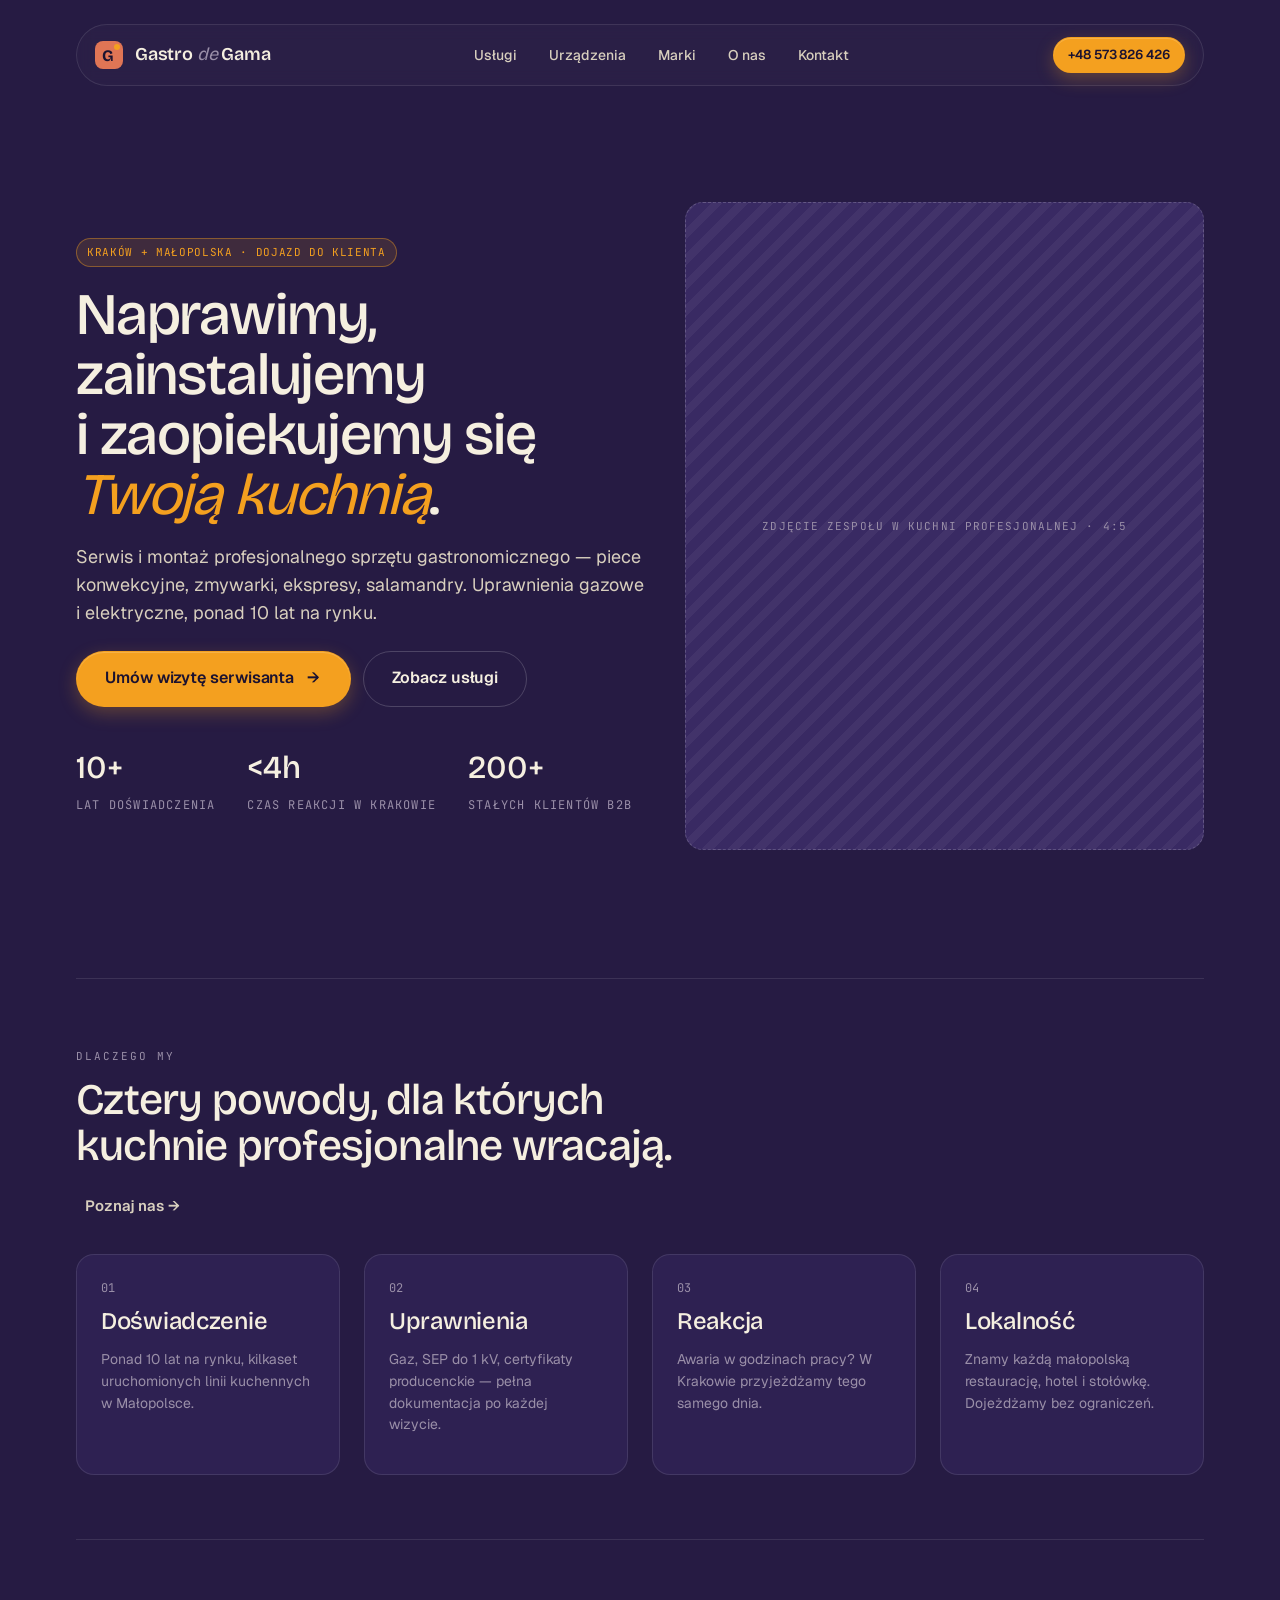
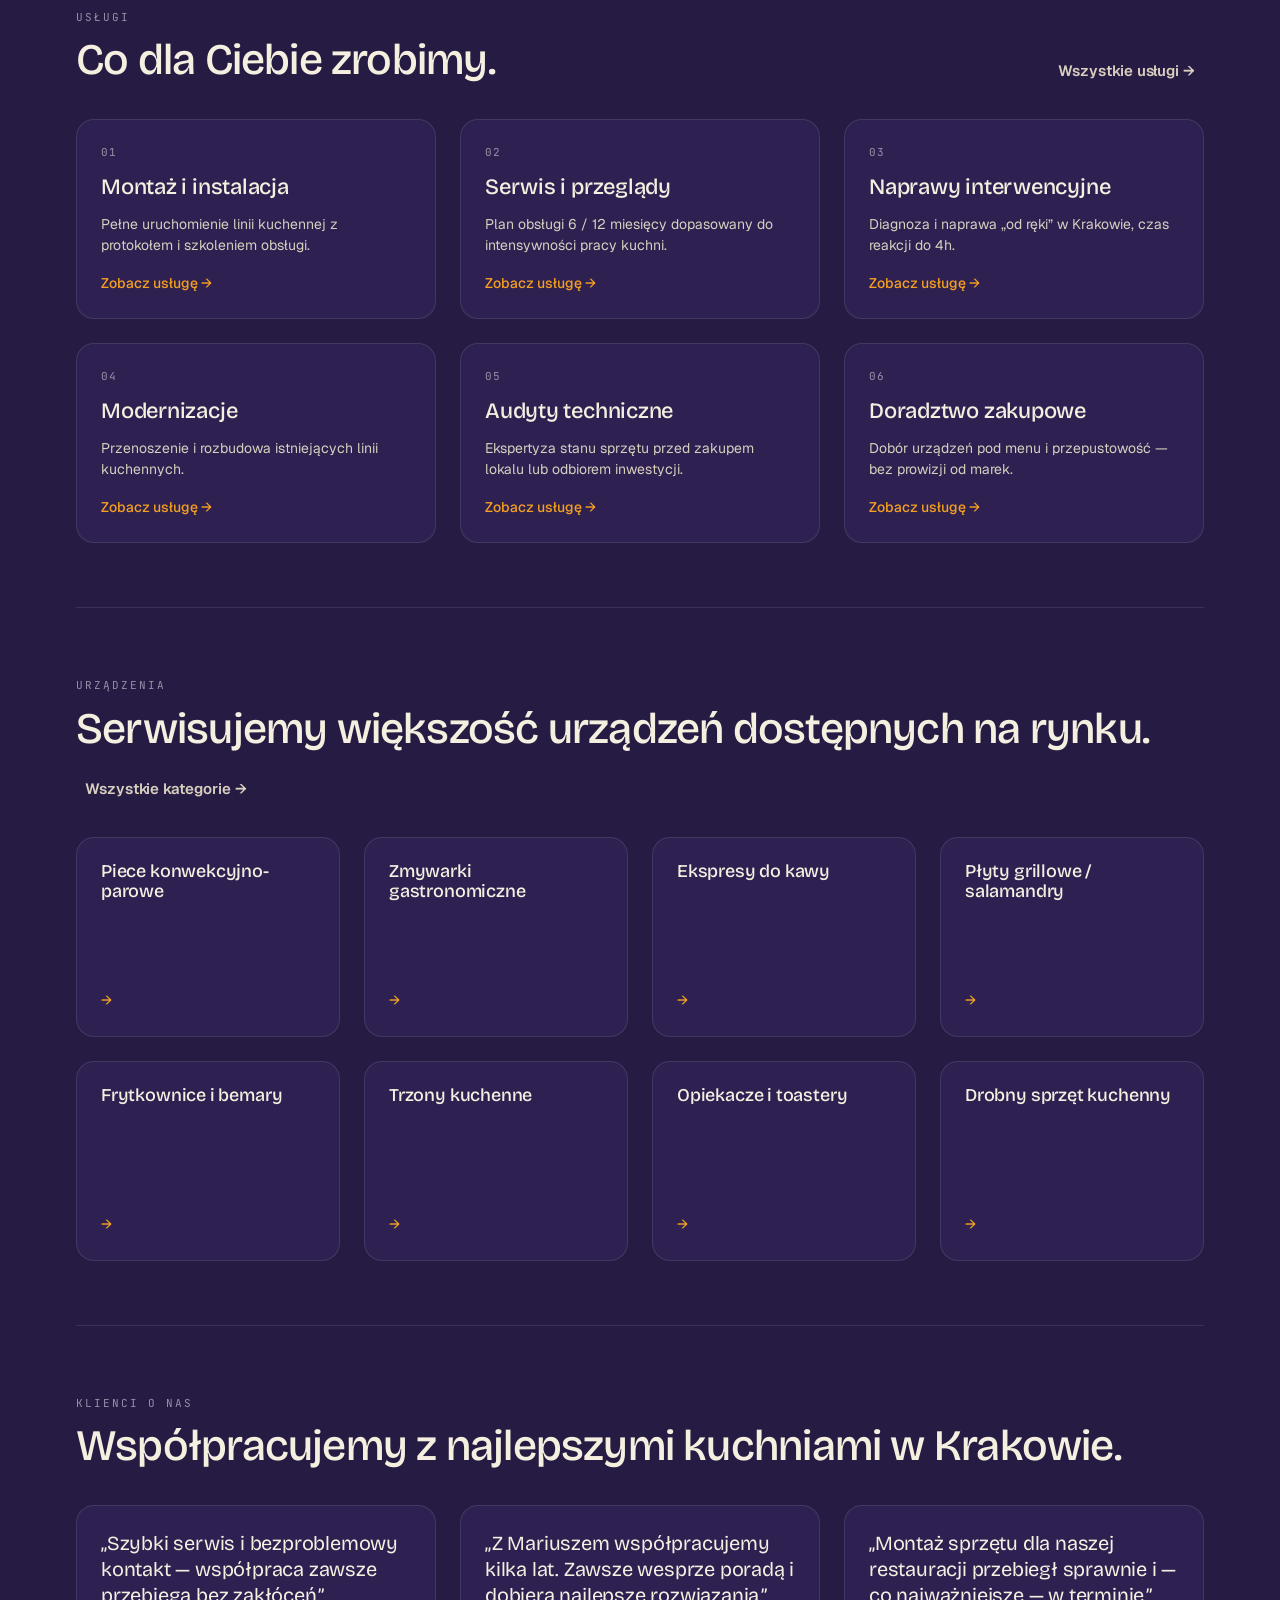
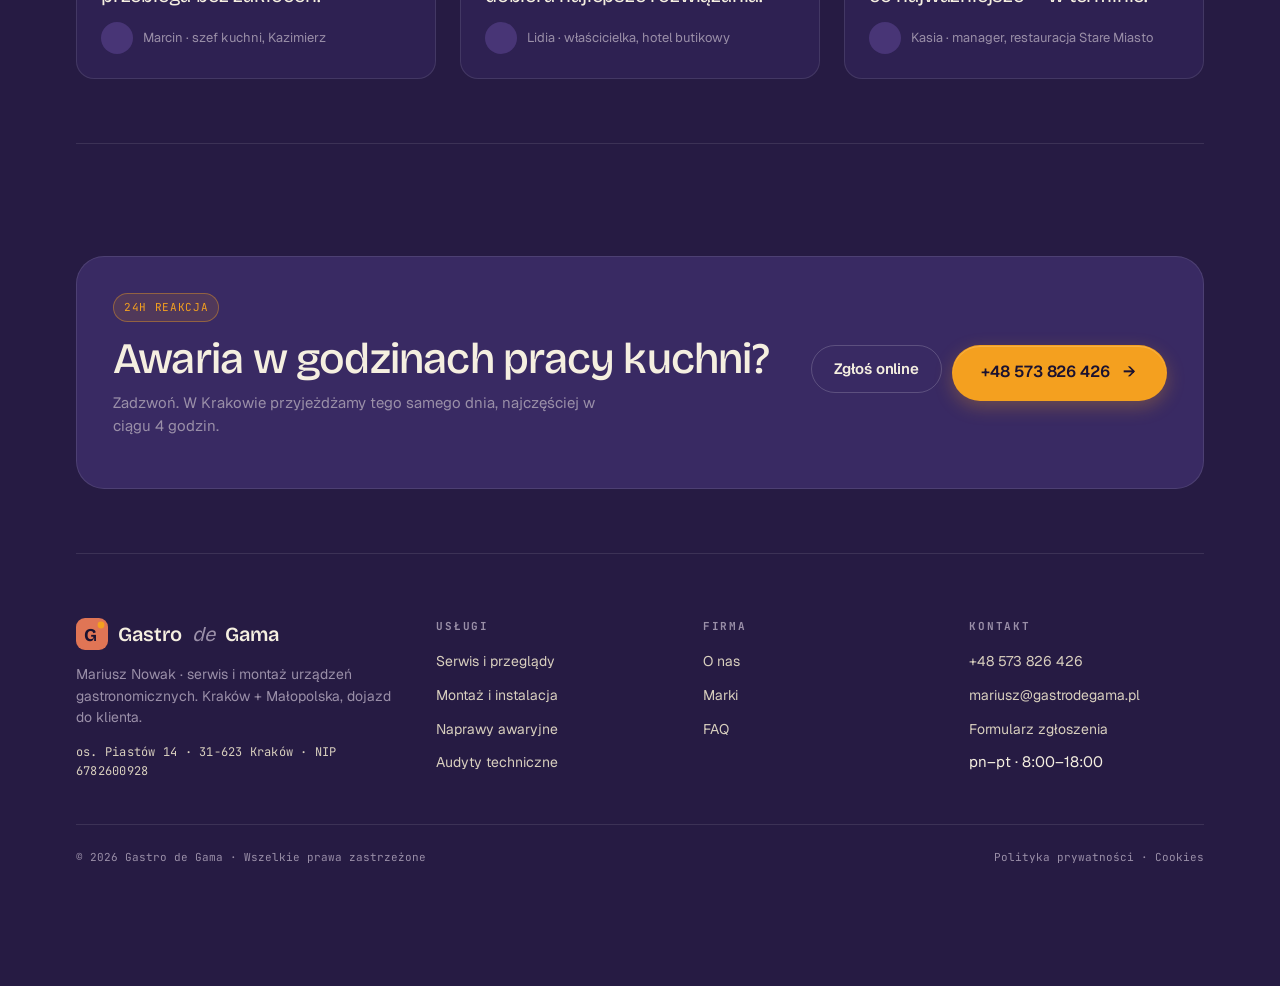
==== index.html @ d677ada2 "Add files via upload" ====
<!doctype html>
<html lang="pl">
<head>
<meta charset="utf-8" />
<meta name="viewport" content="width=device-width, initial-scale=1" />
<title>Gastro de Gama — Serwis urządzeń gastronomicznych w Krakowie</title>
<link rel="stylesheet" href="styles.css">
</head>
<body>


<main class="page">

<nav class="nav">
  <a class="brand" href="index.html"><span class="logo" aria-hidden="true"><svg viewBox="0 0 28 28" width="28" height="28"><rect width="28" height="28" rx="8" fill="#E07555"/><circle cx="22" cy="6" r="3" fill="#F4A01F"/><text x="13" y="20" text-anchor="middle" font-family="Bricolage Grotesque,system-ui" font-weight="700" font-size="16" fill="#1B1230">G</text></svg></span><span class="wordmark">Gastro <em>de</em> Gama</span></a>
  <button class="nav-toggle" aria-label="Menu" onclick="document.body.classList.toggle('nav-open')"><span></span><span></span><span></span></button>
  <ul>
    <li><a href="uslugi.html">Usługi</a></li>
    <li><a href="urzadzenia.html">Urządzenia</a></li>
    <li><a href="marki.html">Marki</a></li>
    <li><a href="o-nas.html">O nas</a></li>
    <li><a href="kontakt.html">Kontakt</a></li>
  </ul>
  <a class="btn btn-primary btn-sm" href="tel:+48573826426">+48 573 826 426</a>
</nav>

<!-- HERO -->
<section class="section first">
  <div class="hero">
    <div>
      <span class="badge cta">Kraków + Małopolska · dojazd do klienta</span>
      <h1>Naprawimy, zainstalujemy<br/>i&nbsp;zaopiekujemy się <span class="kw">Twoją kuchnią</span>.</h1>
      <p class="lead" style="margin-top:18px">Serwis i montaż profesjonalnego sprzętu gastronomicznego — piece konwekcyjne, zmywarki, ekspresy, salamandry. Uprawnienia gazowe i elektryczne, ponad 10 lat na rynku.</p>
      <div class="actions">
        <a class="btn btn-primary btn-lg" href="kontakt.html">Umów wizytę serwisanta <span class="arrow">→</span></a>
        <a class="btn btn-secondary btn-lg" href="uslugi.html">Zobacz usługi</a>
      </div>
      <div class="stats">
        <div class="s"><div class="n">10+</div><div class="l">lat doświadczenia</div></div>
        <div class="s"><div class="n">&lt;4h</div><div class="l">czas reakcji w Krakowie</div></div>
        <div class="s"><div class="n">200+</div><div class="l">stałych klientów B2B</div></div>
      </div>
    </div>
    <div class="ph" style="aspect-ratio:4/5">Zdjęcie zespołu w&nbsp;kuchni profesjonalnej · 4:5</div>
  </div>
</section>

<!-- USP -->
<section class="section">
  <div class="row" style="margin-bottom:36px;align-items:flex-end">
    <div>
      <span class="eyebrow">Dlaczego my</span>
      <h2 class="h2" style="margin-top:10px">Cztery powody, dla których kuchnie profesjonalne wracają.</h2>
    </div>
    <a class="btn btn-ghost" href="o-nas.html">Poznaj nas →</a>
  </div>
  <div class="grid grid-4">
    <div class="card"><div class="mono">01</div><h3 class="h3" style="margin:10px 0 8px">Doświadczenie</h3><p class="muted" style="font-size:14px">Ponad 10 lat na rynku, kilkaset uruchomionych linii kuchennych w Małopolsce.</p></div>
    <div class="card"><div class="mono">02</div><h3 class="h3" style="margin:10px 0 8px">Uprawnienia</h3><p class="muted" style="font-size:14px">Gaz, SEP do 1 kV, certyfikaty producenckie — pełna dokumentacja po każdej wizycie.</p></div>
    <div class="card"><div class="mono">03</div><h3 class="h3" style="margin:10px 0 8px">Reakcja</h3><p class="muted" style="font-size:14px">Awaria w godzinach pracy? W Krakowie przyjeżdżamy tego samego dnia.</p></div>
    <div class="card"><div class="mono">04</div><h3 class="h3" style="margin:10px 0 8px">Lokalność</h3><p class="muted" style="font-size:14px">Znamy każdą małopolską restaurację, hotel i stołówkę. Dojeżdżamy bez ograniczeń.</p></div>
  </div>
</section>

<!-- USŁUGI -->
<section class="section">
  <div class="row" style="margin-bottom:36px;align-items:flex-end">
    <div>
      <span class="eyebrow">Usługi</span>
      <h2 class="h2" style="margin-top:10px">Co dla Ciebie zrobimy.</h2>
    </div>
    <a class="btn btn-ghost" href="uslugi.html">Wszystkie usługi →</a>
  </div>
  <div class="grid grid-3">
    <a class="tile" href="uslugi.html"><div class="num">01</div><div class="ttl">Montaż i instalacja</div><div class="desc">Pełne uruchomienie linii kuchennej z protokołem i szkoleniem obsługi.</div><span class="cta-link">Zobacz usługę →</span></a>
    <a class="tile" href="uslugi-serwis.html"><div class="num">02</div><div class="ttl">Serwis i przeglądy</div><div class="desc">Plan obsługi 6 / 12 miesięcy dopasowany do intensywności pracy kuchni.</div><span class="cta-link">Zobacz usługę →</span></a>
    <a class="tile" href="uslugi.html"><div class="num">03</div><div class="ttl">Naprawy interwencyjne</div><div class="desc">Diagnoza i naprawa „od ręki” w Krakowie, czas reakcji do 4h.</div><span class="cta-link">Zobacz usługę →</span></a>
    <a class="tile" href="uslugi.html"><div class="num">04</div><div class="ttl">Modernizacje</div><div class="desc">Przenoszenie i rozbudowa istniejących linii kuchennych.</div><span class="cta-link">Zobacz usługę →</span></a>
    <a class="tile" href="uslugi.html"><div class="num">05</div><div class="ttl">Audyty techniczne</div><div class="desc">Ekspertyza stanu sprzętu przed zakupem lokalu lub odbiorem inwestycji.</div><span class="cta-link">Zobacz usługę →</span></a>
    <a class="tile" href="uslugi.html"><div class="num">06</div><div class="ttl">Doradztwo zakupowe</div><div class="desc">Dobór urządzeń pod menu i przepustowość — bez prowizji od marek.</div><span class="cta-link">Zobacz usługę →</span></a>
  </div>
</section>

<!-- URZĄDZENIA -->
<section class="section">
  <div class="row" style="margin-bottom:36px;align-items:flex-end">
    <div>
      <span class="eyebrow">Urządzenia</span>
      <h2 class="h2" style="margin-top:10px">Serwisujemy większość urządzeń dostępnych na rynku.</h2>
    </div>
    <a class="btn btn-ghost" href="urzadzenia.html">Wszystkie kategorie →</a>
  </div>
  <div class="grid grid-4">
    <a class="tile" href="urzadzenia.html"><div class="ttl" style="font-size:18px">Piece konwekcyjno-parowe</div><span class="cta-link">→</span></a>
    <a class="tile" href="urzadzenia.html"><div class="ttl" style="font-size:18px">Zmywarki gastronomiczne</div><span class="cta-link">→</span></a>
    <a class="tile" href="urzadzenia.html"><div class="ttl" style="font-size:18px">Ekspresy do kawy</div><span class="cta-link">→</span></a>
    <a class="tile" href="urzadzenia.html"><div class="ttl" style="font-size:18px">Płyty grillowe / salamandry</div><span class="cta-link">→</span></a>
    <a class="tile" href="urzadzenia.html"><div class="ttl" style="font-size:18px">Frytkownice i bemary</div><span class="cta-link">→</span></a>
    <a class="tile" href="urzadzenia.html"><div class="ttl" style="font-size:18px">Trzony kuchenne</div><span class="cta-link">→</span></a>
    <a class="tile" href="urzadzenia.html"><div class="ttl" style="font-size:18px">Opiekacze i toastery</div><span class="cta-link">→</span></a>
    <a class="tile" href="urzadzenia.html"><div class="ttl" style="font-size:18px">Drobny sprzęt kuchenny</div><span class="cta-link">→</span></a>
  </div>
</section>

<!-- TESTIMONIALS -->
<section class="section">
  <div class="row" style="margin-bottom:36px;align-items:flex-end">
    <div>
      <span class="eyebrow">Klienci o nas</span>
      <h2 class="h2" style="margin-top:10px">Współpracujemy z najlepszymi kuchniami w&nbsp;Krakowie.</h2>
    </div>
  </div>
  <div class="grid grid-3">
    <div class="testimonial">
      <blockquote>„Szybki serwis i bezproblemowy kontakt — współpraca zawsze przebiega bez zakłóceń.”</blockquote>
      <div class="who"><span class="av"></span><span>Marcin · szef kuchni, Kazimierz</span></div>
    </div>
    <div class="testimonial">
      <blockquote>„Z Mariuszem współpracujemy kilka lat. Zawsze wesprze poradą i dobiera najlepsze rozwiązania.”</blockquote>
      <div class="who"><span class="av"></span><span>Lidia · właścicielka, hotel butikowy</span></div>
    </div>
    <div class="testimonial">
      <blockquote>„Montaż sprzętu dla naszej restauracji przebiegł sprawnie i — co najważniejsze — w terminie.”</blockquote>
      <div class="who"><span class="av"></span><span>Kasia · manager, restauracja Stare Miasto</span></div>
    </div>
  </div>
</section>

<!-- CTA STRIPE -->
<section class="section">
  <div class="stripe">
    <div>
      <span class="badge cta">24h reakcja</span>
      <h2 class="h2" style="margin-top:14px">Awaria w godzinach pracy kuchni?</h2>
      <p class="muted" style="font-size:15px;margin-top:8px;max-width:50ch">Zadzwoń. W&nbsp;Krakowie przyjeżdżamy tego samego dnia, najczęściej w ciągu 4 godzin.</p>
    </div>
    <div style="display:flex;gap:10px;flex-wrap:wrap">
      <a class="btn btn-secondary" href="kontakt.html">Zgłoś online</a>
      <a class="btn btn-primary btn-lg" href="tel:+48573826426">+48 573 826 426 <span class="arrow">→</span></a>
    </div>
  </div>
</section>

<footer class="site">
  <div class="top">
    <div>
      <div class="brand" style="display:flex;align-items:center;gap:10px;font-family:var(--font-display);font-size:20px;font-weight:600">
        <span class="logo" aria-hidden="true" style="width:32px;height:32px"><svg viewBox="0 0 32 32" width="32" height="32"><rect width="32" height="32" rx="9" fill="#E07555"/><circle cx="25" cy="7" r="3.4" fill="#F4A01F"/><text x="14.5" y="23" text-anchor="middle" font-family="Bricolage Grotesque,system-ui" font-weight="700" font-size="18" fill="#1B1230">G</text></svg></span>Gastro <em>de</em> Gama
      </div>
      <p class="muted" style="font-size:14px;margin-top:14px;max-width:36ch">Mariusz Nowak · serwis i montaż urządzeń gastronomicznych. Kraków + Małopolska, dojazd do klienta.</p>
      <p class="mono" style="margin-top:14px;color:var(--fg-2)">os. Piastów 14 · 31-623 Kraków · NIP 6782600928</p>
    </div>
    <div><h4>Usługi</h4><ul><li><a href="uslugi-serwis.html">Serwis i przeglądy</a></li><li><a href="uslugi.html">Montaż i instalacja</a></li><li><a href="uslugi.html">Naprawy awaryjne</a></li><li><a href="uslugi.html">Audyty techniczne</a></li></ul></div>
    <div><h4>Firma</h4><ul><li><a href="o-nas.html">O nas</a></li><li><a href="marki.html">Marki</a></li><li><a href="faq.html">FAQ</a></li></ul></div>
    <div><h4>Kontakt</h4><ul><li><a href="tel:+48573826426">+48 573 826 426</a></li><li><a href="mailto:mariusz@gastrodegama.pl">mariusz@gastrodegama.pl</a></li><li><a href="kontakt.html">Formularz zgłoszenia</a></li><li>pn–pt · 8:00–18:00</li></ul></div>
  </div>
  <div class="bottom">
    <span>© 2026 Gastro de Gama · Wszelkie prawa zastrzeżone</span>
    <span><a href="#">Polityka prywatności</a> · <a href="#">Cookies</a></span>
  </div>
</footer>

</main>
</body>
</html>
---- styles.css ----
/* Gastro de Gama — shared stylesheet (CTA = B · Terracotta) */
@import url('https://fonts.googleapis.com/css2?family=Bricolage+Grotesque:opsz,wght@12..96,400;12..96,500;12..96,600;12..96,700&family=Geist:wght@300;400;500;600;700&family=JetBrains+Mono:wght@400;500&display=swap');

:root{
  --bg:#261B43; --bg-2:#2E2152; --bg-3:#392A63; --bg-4:#483576;
  --line:rgba(255,255,255,.10); --line-strong:rgba(255,255,255,.18);
  --fg:#F5EFE0; --fg-2:#D8CFBE; --fg-3:#9A8FA8; --fg-4:#6E6483;
  --cta:#F4A01F; --cta-hover:#FFB23E; --cta-press:#DC8B0F; --cta-ink:#1B1230;
  --ember:#F4A01F; --cream:#F4EFE2; --cream-ink:#1B1230;
  --ok:#6CC68A; --warn:#F4C24A; --err:#E66A6A;
  --r-xs:4px; --r-sm:8px; --r-md:12px; --r-lg:18px; --r-xl:28px; --r-pill:999px;
  --shadow-cta:0 6px 18px rgba(244,160,31,.28), 0 1px 0 rgba(255,255,255,.18) inset;
  --font-display:"Bricolage Grotesque",ui-sans-serif,system-ui;
  --font-body:"Geist",ui-sans-serif,system-ui;
  --font-mono:"JetBrains Mono",ui-monospace,Menlo,monospace;
}

*{box-sizing:border-box}
html,body{margin:0;padding:0;background:var(--bg);color:var(--fg);font-family:var(--font-body);font-feature-settings:"ss01";-webkit-font-smoothing:antialiased}
body{font-size:15px;line-height:1.55}
a{color:inherit;text-decoration:none}
img{max-width:100%;display:block}

/* Layout */
.page{max-width:1240px;margin:0 auto;padding:24px 56px 96px}
@media (max-width:780px){.page{padding:20px 20px 64px}}
.section{padding:64px 0;border-top:1px solid var(--line)}
.section.first{border-top:0;padding-top:32px}
.eyebrow{font-family:var(--font-mono);font-size:11px;letter-spacing:.18em;text-transform:uppercase;color:var(--fg-3)}
.h1{font-family:var(--font-display);font-weight:500;font-size:clamp(40px,5vw,72px);line-height:1.02;letter-spacing:-.02em;text-wrap:balance;margin:0}
.h2{font-family:var(--font-display);font-weight:500;font-size:clamp(28px,3.4vw,44px);line-height:1.06;letter-spacing:-.018em;text-wrap:balance;margin:0}
.h3{font-family:var(--font-display);font-weight:500;font-size:24px;line-height:1.15;letter-spacing:-.012em;margin:0}
.lead{color:var(--fg-2);font-size:18px;line-height:1.55;max-width:62ch}
.muted{color:var(--fg-3)}
.mono{font-family:var(--font-mono);font-size:12px;letter-spacing:.02em;color:var(--fg-3)}
.kw{color:var(--cta);font-style:italic;font-weight:400}

.row{display:flex;gap:24px;align-items:center;justify-content:space-between;flex-wrap:wrap}
.grid{display:grid;gap:24px}
.grid-2{grid-template-columns:repeat(2,minmax(0,1fr))}
.grid-3{grid-template-columns:repeat(3,minmax(0,1fr))}
.grid-4{grid-template-columns:repeat(4,minmax(0,1fr))}
@media (max-width:900px){.grid-3,.grid-4{grid-template-columns:repeat(2,minmax(0,1fr))}}
@media (max-width:600px){.grid-2,.grid-3,.grid-4{grid-template-columns:1fr}}

/* Card */
.card{background:var(--bg-2);border:1px solid var(--line);border-radius:var(--r-lg);padding:24px}
.card.high{background:var(--bg-3)}
.card.cream{background:var(--cream);color:var(--cream-ink);border-color:transparent}

/* Pill */
.pill{display:inline-flex;align-items:center;gap:8px;padding:6px 12px;border:1px solid var(--line-strong);border-radius:var(--r-pill);font-family:var(--font-mono);font-size:11px;letter-spacing:.14em;text-transform:uppercase;color:var(--fg-2)}
.pill .dot{width:6px;height:6px;border-radius:50%;background:var(--cta)}

/* Button */
.btn{display:inline-flex;align-items:center;gap:10px;height:48px;padding:0 22px;border-radius:var(--r-pill);font-family:var(--font-body);font-weight:600;font-size:15px;letter-spacing:-.005em;border:1px solid transparent;cursor:pointer;transition:all .12s ease;white-space:nowrap}
.btn .arrow{display:inline-flex;width:18px;height:18px;align-items:center;justify-content:center}
.btn-primary{background:var(--cta);color:var(--cta-ink);box-shadow:var(--shadow-cta)}
.btn-primary:hover{background:var(--cta-hover)}
.btn-primary:active{background:var(--cta-press)}
.btn-secondary{background:transparent;color:var(--fg);border-color:var(--line-strong)}
.btn-secondary:hover{background:rgba(255,255,255,.06);border-color:rgba(255,255,255,.28)}
.btn-ghost{background:transparent;color:var(--fg-2);padding:0 8px;height:auto}
.btn-ghost:hover{color:var(--fg)}
.btn-cream{background:var(--cream);color:var(--cream-ink)}
.btn-sm{height:36px;padding:0 14px;font-size:13px}
.btn-lg{height:56px;padding:0 28px;font-size:16px}

/* Field */
.field{display:flex;flex-direction:column;gap:6px}
.field label{font-size:12px;color:var(--fg-3);font-family:var(--font-mono);letter-spacing:.06em;text-transform:uppercase}
.field input,.field textarea,.field select{background:var(--bg-3);border:1px solid var(--line-strong);color:var(--fg);border-radius:var(--r-sm);padding:14px 16px;font:inherit;outline:none;width:100%}
.field input::placeholder,.field textarea::placeholder{color:var(--fg-4)}
.field input:focus,.field textarea:focus{border-color:var(--cta)}

/* Badges */
.badge{display:inline-flex;align-items:center;gap:6px;padding:5px 10px;border-radius:var(--r-pill);font-family:var(--font-mono);font-size:11px;letter-spacing:.06em;text-transform:uppercase;border:1px solid var(--line-strong);color:var(--fg-2)}
.badge.cta{background:rgba(244,160,31,.12);color:var(--cta);border-color:rgba(244,160,31,.4)}
.badge.ok{background:rgba(108,198,138,.12);color:var(--ok);border-color:rgba(108,198,138,.35)}
.badge.ember{background:rgba(244,160,31,.12);color:var(--ember);border-color:rgba(244,160,31,.35)}

/* Tile */
.tile{background:var(--bg-2);border:1px solid var(--line);border-radius:var(--r-lg);padding:24px;display:flex;flex-direction:column;gap:14px;min-height:200px;transition:all .15s ease;cursor:pointer}
.tile:hover{border-color:rgba(244,160,31,.4);background:var(--bg-3);transform:translateY(-2px)}
.tile .num{font-family:var(--font-mono);font-size:11px;color:var(--fg-3);letter-spacing:.12em}
.tile .ttl{font-family:var(--font-display);font-weight:500;font-size:22px;line-height:1.1;letter-spacing:-.01em}
.tile .desc{color:var(--fg-2);font-size:14px;line-height:1.55}
.tile .cta-link{margin-top:auto;display:inline-flex;align-items:center;gap:8px;color:var(--cta);font-weight:500;font-size:14px}

/* Image placeholder */
.ph{border-radius:var(--r-lg);background:repeating-linear-gradient(135deg,rgba(255,255,255,.045) 0 8px,transparent 8px 18px),var(--bg-3);border:1px dashed var(--line-strong);color:var(--fg-3);font-family:var(--font-mono);font-size:11px;letter-spacing:.1em;text-transform:uppercase;display:flex;align-items:center;justify-content:center;text-align:center;padding:24px}

/* Nav */
.nav{display:flex;align-items:center;justify-content:space-between;gap:16px;padding:12px 18px;border:1px solid var(--line);border-radius:var(--r-pill);background:rgba(255,255,255,.02);backdrop-filter:blur(8px);margin-bottom:48px}
.nav .brand{display:flex;align-items:center;gap:12px;font-family:var(--font-display);font-size:18px;font-weight:600;letter-spacing:-.01em;color:var(--fg)}
.nav .brand .logo{display:inline-flex;flex-shrink:0}
.nav .brand .wordmark em{font-style:italic;color:var(--fg-3);font-weight:400}
.nav ul{display:flex;list-style:none;gap:4px;margin:0;padding:0}
.nav ul a{color:var(--fg-2);font-size:14px;font-weight:500;padding:8px 14px;border-radius:var(--r-pill)}
.nav ul a:hover{background:rgba(255,255,255,.06);color:var(--fg)}
.nav ul a.active{background:rgba(244,160,31,.14);color:var(--cta)}

/* Mobile drawer */
.nav-toggle{display:none;width:40px;height:40px;border-radius:50%;background:transparent;border:1px solid var(--line-strong);color:var(--fg);cursor:pointer;flex-direction:column;justify-content:center;align-items:center;gap:4px;padding:0}
.nav-toggle span{width:16px;height:1.5px;background:var(--fg);display:block;transition:transform .2s ease, opacity .2s ease}
body.nav-open .nav-toggle span:nth-child(1){transform:translateY(5.5px) rotate(45deg)}
body.nav-open .nav-toggle span:nth-child(2){opacity:0}
body.nav-open .nav-toggle span:nth-child(3){transform:translateY(-5.5px) rotate(-45deg)}

@media (max-width:900px){
  .nav{padding:10px 12px 10px 16px}
  .nav .brand .wordmark{font-size:16px}
  .nav-toggle{display:flex}
  .nav>.btn{display:none}
  .nav ul{position:fixed;inset:0;background:rgba(38,27,67,.96);backdrop-filter:blur(16px);flex-direction:column;justify-content:center;align-items:center;gap:6px;z-index:80;opacity:0;pointer-events:none;transition:opacity .2s ease;padding:80px 24px}
  .nav ul a{font-family:var(--font-display);font-size:28px;padding:14px 24px;color:var(--fg);font-weight:500;letter-spacing:-.01em}
  .nav ul::after{content:"+48 573 826 426";font-family:var(--font-mono);color:var(--cta);font-size:14px;margin-top:32px;letter-spacing:.04em}
  body.nav-open .nav ul{opacity:1;pointer-events:auto}
  body.nav-open{overflow:hidden}
  body.nav-open .nav-toggle{position:fixed;top:24px;right:20px;z-index:90;background:var(--bg-2)}
}

/* Footer */
footer.site{border-top:1px solid var(--line);padding:64px 0 24px;display:grid;gap:32px}
footer.site .top{display:grid;grid-template-columns:1.4fr 1fr 1fr 1fr;gap:32px}
@media (max-width:780px){footer.site .top{grid-template-columns:repeat(2,1fr)}}
footer.site .brand{display:flex;align-items:center;gap:12px;font-family:var(--font-display);font-size:20px;font-weight:600;color:var(--fg)}
footer.site .brand em{font-style:italic;color:var(--fg-3);font-weight:400}
footer.site h4{font-family:var(--font-mono);font-size:11px;letter-spacing:.16em;text-transform:uppercase;color:var(--fg-3);margin:0 0 14px}
footer.site ul{list-style:none;margin:0;padding:0;display:flex;flex-direction:column;gap:10px}
footer.site ul a{color:var(--fg-2);font-size:14px}
footer.site ul a:hover{color:var(--fg)}
footer.site .bottom{display:flex;justify-content:space-between;align-items:center;padding-top:24px;border-top:1px solid var(--line);font-family:var(--font-mono);font-size:11px;color:var(--fg-3);flex-wrap:wrap;gap:12px}

/* Hero */
.hero{display:grid;grid-template-columns:1.05fr .95fr;gap:36px;align-items:center;padding:36px 0 64px}
@media (max-width:900px){.hero{grid-template-columns:1fr}}
.hero h1{font-family:var(--font-display);font-weight:500;font-size:clamp(36px,4.6vw,64px);line-height:1.02;letter-spacing:-.02em;margin:18px 0 0;text-wrap:balance}
.hero .actions{display:flex;gap:12px;margin-top:24px;flex-wrap:wrap}
.hero .stats{display:flex;gap:32px;margin-top:36px;flex-wrap:wrap}
.hero .stats .s .n{font-family:var(--font-display);font-size:32px;font-weight:500}
.hero .stats .s .l{font-size:12px;color:var(--fg-3);font-family:var(--font-mono);text-transform:uppercase;letter-spacing:.1em;margin-top:4px}

/* Page header (subpages) */
.page-head{display:grid;grid-template-columns:.8fr 1.2fr;gap:32px;align-items:end;padding:24px 0 56px;border-bottom:1px solid var(--line);margin-bottom:48px}
@media (max-width:900px){.page-head{grid-template-columns:1fr}}
.crumb{display:flex;gap:8px;font-family:var(--font-mono);font-size:11px;color:var(--fg-3);letter-spacing:.06em;text-transform:uppercase;margin-bottom:14px}
.crumb a{color:var(--fg-3)}
.crumb a:hover{color:var(--cta)}

/* Service list */
.svc-list{display:flex;flex-direction:column}
.svc-list .item{display:grid;grid-template-columns:60px 1.4fr 1fr auto;gap:18px;padding:24px 0;border-bottom:1px solid var(--line);align-items:center;transition:padding .15s ease}
.svc-list .item:hover{padding-left:8px}
.svc-list .item:last-child{border-bottom:0}
.svc-list .num{font-family:var(--font-mono);color:var(--fg-3);font-size:12px}
.svc-list .ttl{font-family:var(--font-display);font-size:22px;font-weight:500;letter-spacing:-.01em}
.svc-list .desc{color:var(--fg-2);font-size:14px;line-height:1.5}
.svc-list .arr{color:var(--cta);font-family:var(--font-mono);font-size:18px}
@media (max-width:780px){.svc-list .item{grid-template-columns:40px 1fr auto}.svc-list .desc{display:none}}

/* CTA stripe */
.stripe{margin-top:48px;padding:36px;background:var(--bg-3);border:1px solid var(--line);border-radius:var(--r-xl);display:flex;justify-content:space-between;align-items:center;gap:24px;flex-wrap:wrap}

/* Index quick-links bar (cross-mockup nav) */
.mockup-bar{position:sticky;top:0;z-index:50;background:rgba(38,27,67,.92);backdrop-filter:blur(12px);border-bottom:1px solid var(--line);padding:10px 24px;display:flex;align-items:center;gap:16px;flex-wrap:wrap;font-family:var(--font-mono);font-size:11px;letter-spacing:.06em;text-transform:uppercase;margin-bottom:0}
.mockup-bar .label{color:var(--fg-3)}
.mockup-bar a{color:var(--fg-2);padding:6px 10px;border-radius:var(--r-sm)}
.mockup-bar a:hover{background:rgba(255,255,255,.06);color:var(--fg)}
.mockup-bar a.current{color:var(--cta);background:rgba(244,160,31,.14)}

/* Specifics */
.brand-grid{display:grid;grid-template-columns:repeat(4,1fr);gap:16px}
@media (max-width:900px){.brand-grid{grid-template-columns:repeat(3,1fr)}}
@media (max-width:600px){.brand-grid{grid-template-columns:repeat(2,1fr)}}
.brand-cell{aspect-ratio:3/2;border:1px solid var(--line);border-radius:var(--r-md);display:grid;place-items:center;font-family:var(--font-display);font-size:20px;font-weight:500;letter-spacing:-.01em;color:var(--fg-2);background:var(--bg-2);transition:all .15s ease}
.brand-cell:hover{border-color:rgba(244,160,31,.4);color:var(--fg)}

.case{display:grid;grid-template-columns:1fr 1.2fr;gap:24px;padding:24px;background:var(--bg-2);border:1px solid var(--line);border-radius:var(--r-lg)}
@media (max-width:780px){.case{grid-template-columns:1fr}}
.case .ph{aspect-ratio:4/3}

.faq-item{padding:24px 0;border-bottom:1px solid var(--line);display:grid;grid-template-columns:1fr 1.4fr;gap:32px}
@media (max-width:780px){.faq-item{grid-template-columns:1fr}}
.faq-item h3{font-family:var(--font-display);font-size:22px;font-weight:500;line-height:1.2;letter-spacing:-.01em;margin:0}
.faq-item p{margin:0;color:var(--fg-2)}

.contact-grid{display:grid;grid-template-columns:1fr 1fr;gap:32px;align-items:start}
@media (max-width:900px){.contact-grid{grid-template-columns:1fr}}

.testimonial{padding:24px;background:var(--bg-2);border:1px solid var(--line);border-radius:var(--r-lg);display:flex;flex-direction:column;gap:14px}
.testimonial blockquote{margin:0;font-family:var(--font-display);font-size:20px;line-height:1.3;letter-spacing:-.01em;font-weight:400}
.testimonial .who{display:flex;align-items:center;gap:10px;color:var(--fg-3);font-size:13px}
.testimonial .who .av{width:32px;height:32px;border-radius:50%;background:var(--bg-4)}
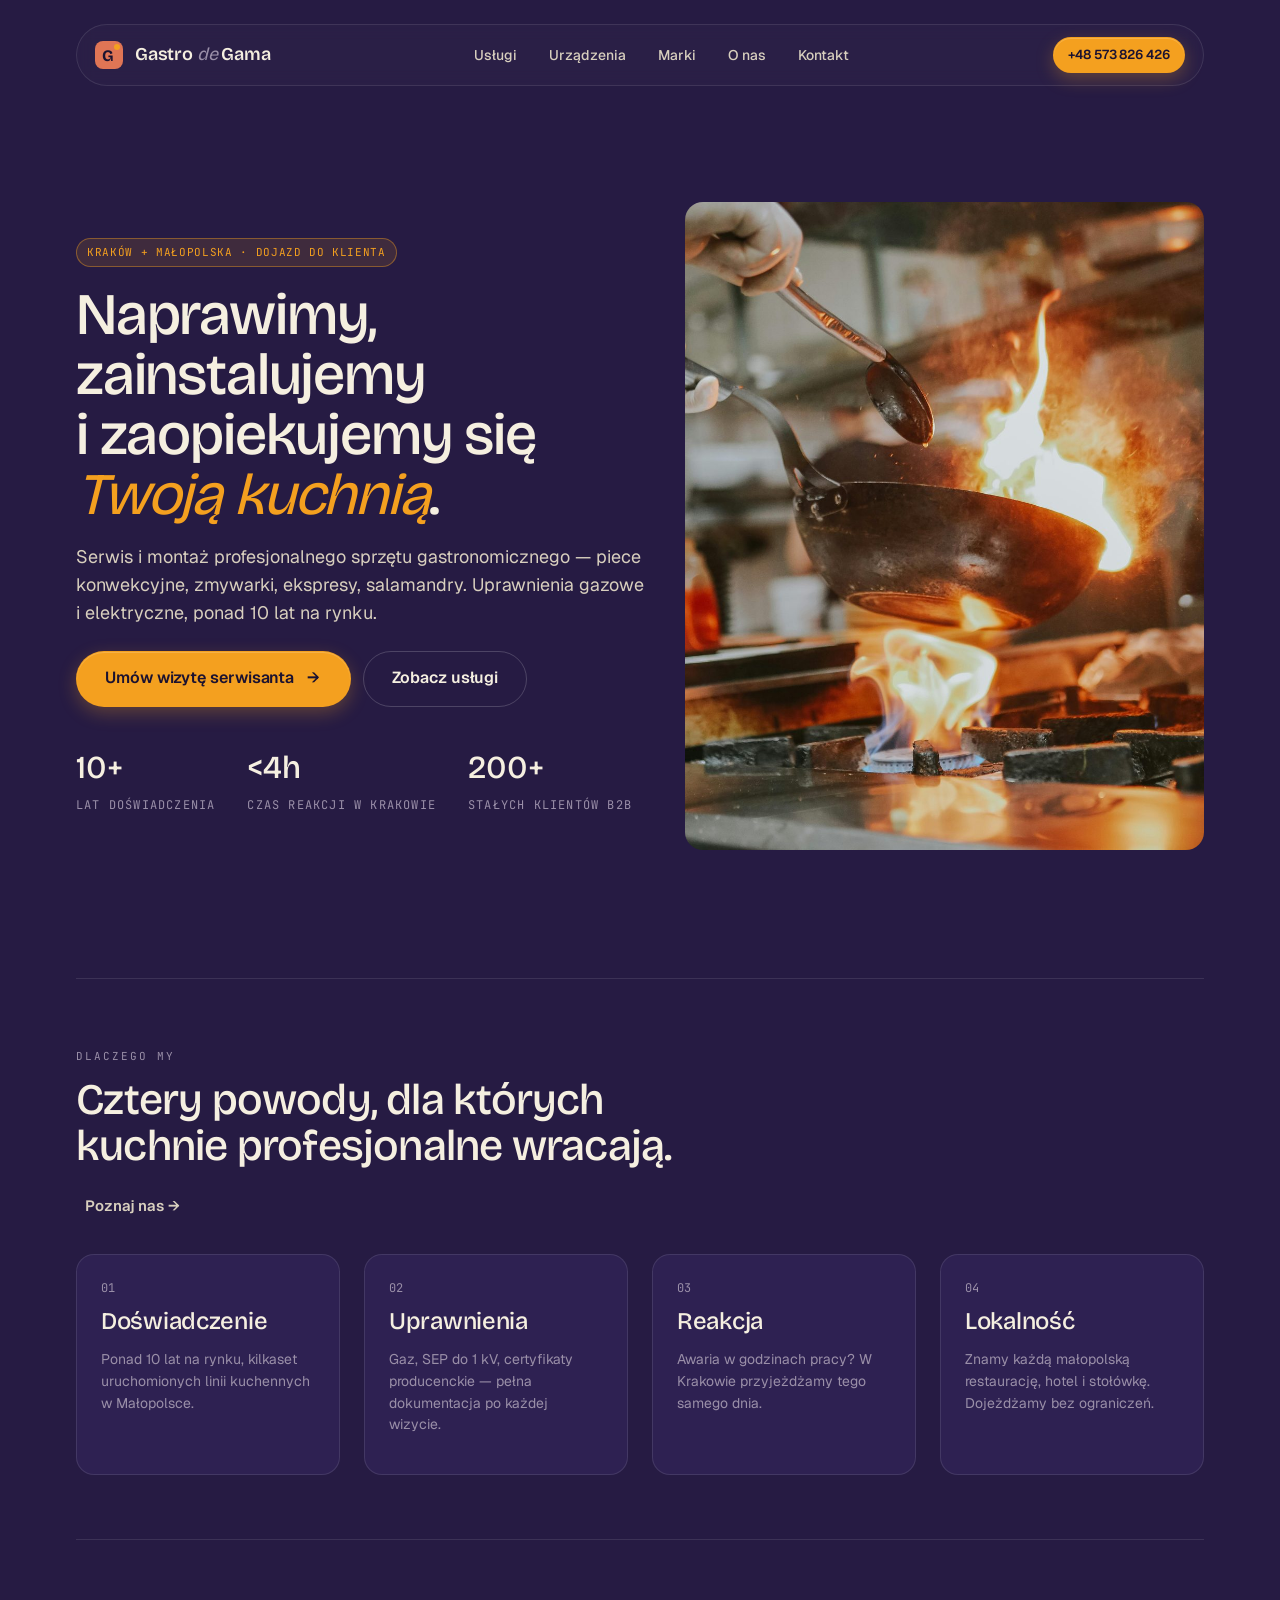
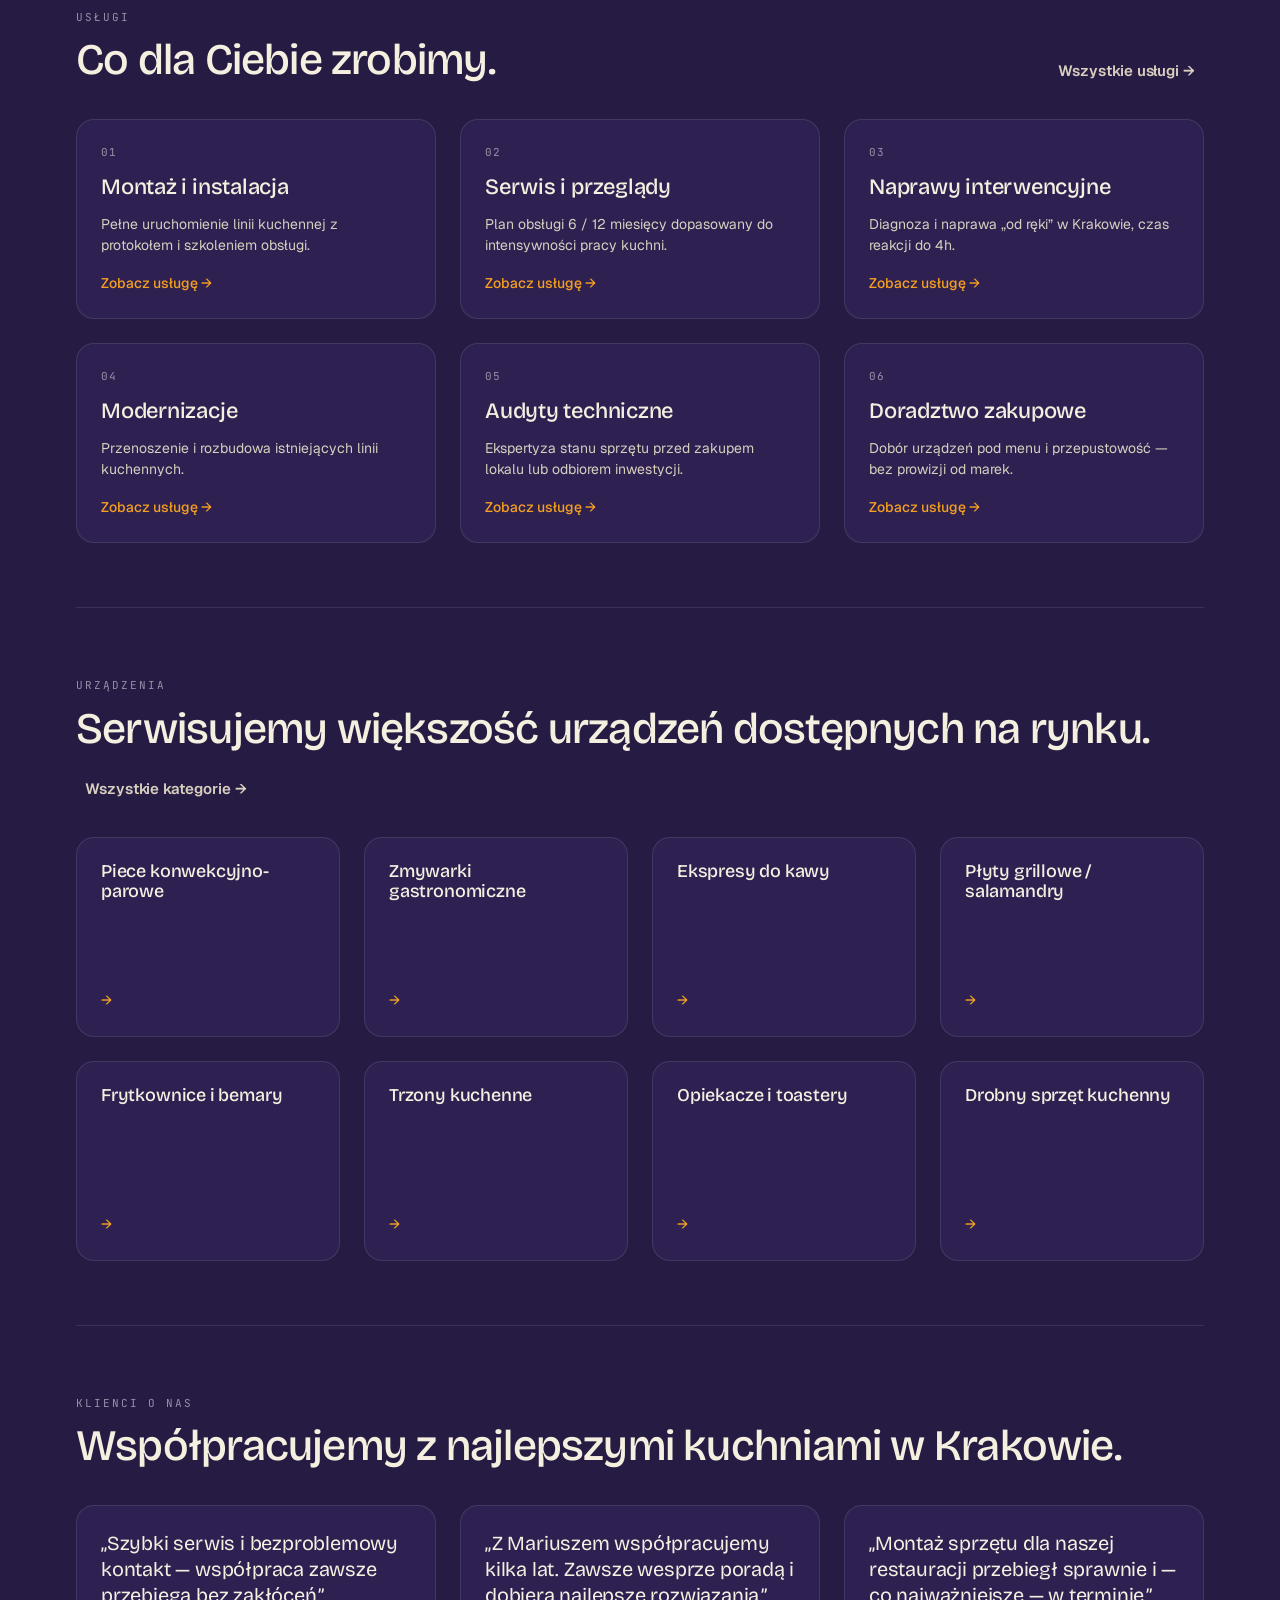
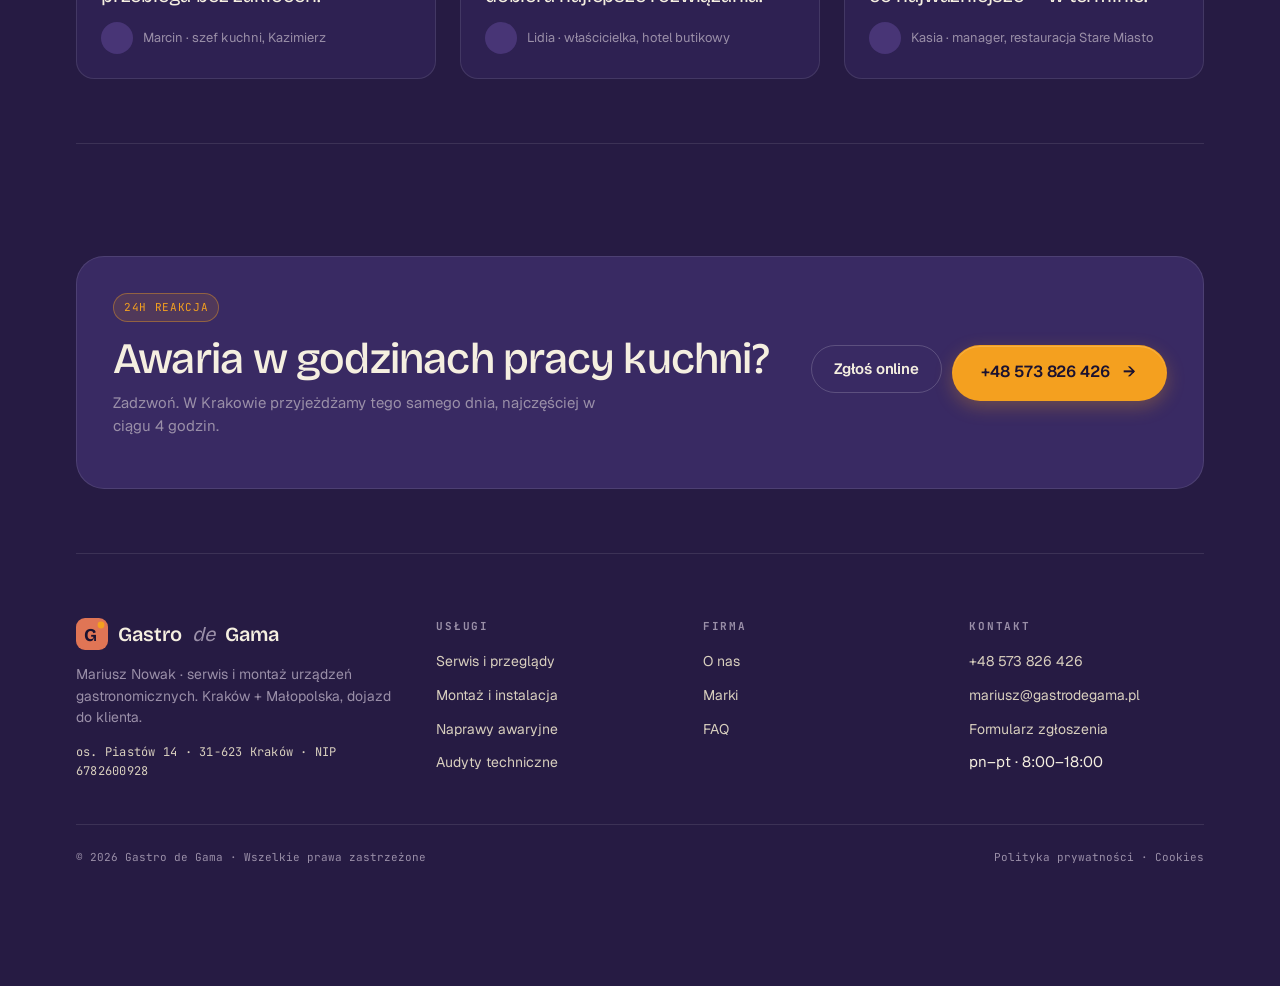
==== commit 04c8c91a: "Add files via upload" ====
--- a/index.html
+++ b/index.html
@@ -41,7 +41,7 @@
         <div class="s"><div class="n">200+</div><div class="l">stałych klientów B2B</div></div>
       </div>
     </div>
-    <div class="ph" style="aspect-ratio:4/5">Zdjęcie zespołu w&nbsp;kuchni profesjonalnej · 4:5</div>
+    <img src="img-hero.jpg" alt="Profesjonalna kuchnia gastronomiczna" style="border-radius:var(--r-lg);width:100%;aspect-ratio:4/5;object-fit:cover;object-position:center">
   </div>
 </section>
 
